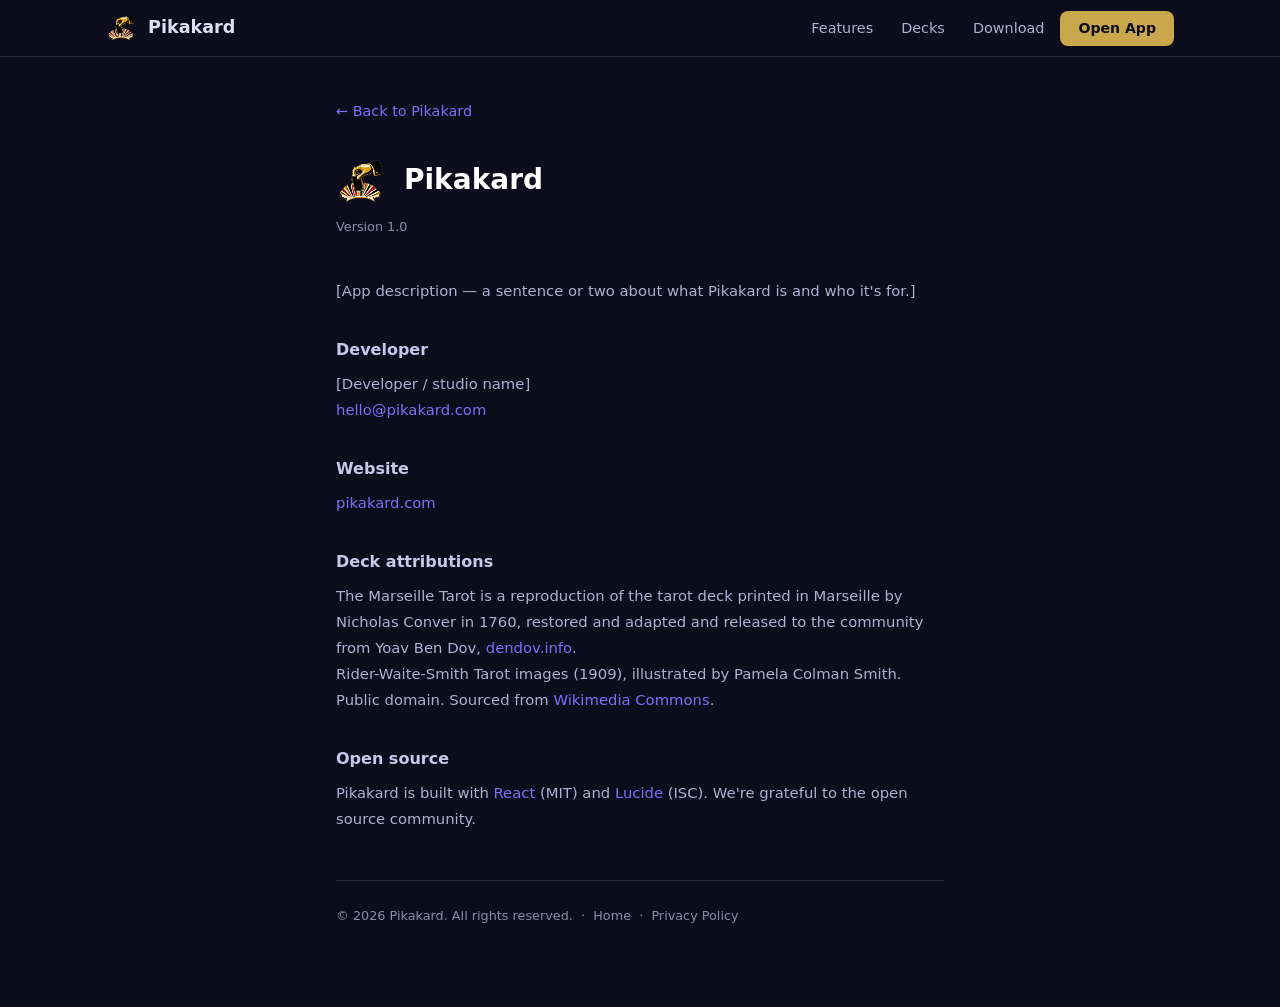
==== about.html @ 8314a905 "Initial landing page for pikakard.com Static HTML/CSS/JS site with hero, features, decks, and downlo" ====
<!DOCTYPE html>
<html lang="en">
<head>
  <meta charset="UTF-8" />
  <meta name="viewport" content="width=device-width, initial-scale=1.0" />
  <title>About — Pikakard</title>
  <meta name="theme-color" content="#0d0c1d" />
  <link rel="icon"             href="icons/pika-symbol.png" type="image/png" />
  <link rel="apple-touch-icon" href="icons/pika-logo-primary.png" />
  <link rel="stylesheet" href="styles.css" />
</head>
<body>

  <div class="nav-wrap">
    <nav class="nav" aria-label="Primary">
      <a href="/" class="nav-logo">
        <img src="icons/pika-logo-primary.png" alt="" class="nav-logo-icon" />
        Pikakard
      </a>
      <div class="spacer"></div>
      <button class="burger" id="burger" aria-expanded="false" aria-controls="menu" aria-label="Open menu">☰</button>
      <div class="menu" id="menu">
        <a href="/#features">Features</a>
        <a href="/#decks">Decks</a>
        <a href="/#download">Download</a>
        <a href="https://app.pikakard.com" class="btn cta" target="_blank" rel="noopener">Open App</a>
      </div>
    </nav>
  </div>

  <div class="prose-page">
    <a class="back-link" href="/">← Back to Pikakard</a>

    <div class="logo-row">
      <img src="icons/pika-logo-primary.png" alt="Pikakard logo" />
      <h1>Pikakard</h1>
    </div>
    <p class="meta">Version 1.0</p>

    <p>[App description — a sentence or two about what Pikakard is and who it's for.]</p>

    <h2>Developer</h2>
    <p>[Developer / studio name]<br />
    <a href="mailto:hello@pikakard.com">hello@pikakard.com</a></p>

    <h2>Website</h2>
    <p><a href="https://pikakard.com">pikakard.com</a></p>

    <h2>Deck attributions</h2>
    <p>The Marseille Tarot is a reproduction of the tarot deck printed in Marseille by Nicholas Conver in 1760, restored and adapted and released to the community from Yoav Ben Dov, <a href="http://www.dendov.info" target="_blank" rel="noopener">dendov.info</a>.</p>
    <p>Rider-Waite-Smith Tarot images (1909), illustrated by Pamela Colman Smith. Public domain. Sourced from <a href="https://commons.wikimedia.org" target="_blank" rel="noopener">Wikimedia Commons</a>.</p>

    <h2>Open source</h2>
    <p>Pikakard is built with <a href="https://react.dev" target="_blank" rel="noopener">React</a> (MIT) and <a href="https://lucide.dev" target="_blank" rel="noopener">Lucide</a> (ISC). We're grateful to the open source community.</p>

    <div class="page-footer">
      &copy; <span id="year"></span> Pikakard. All rights reserved. &nbsp;·&nbsp;
      <a href="/">Home</a> &nbsp;·&nbsp;
      <a href="privacy.html">Privacy Policy</a>
    </div>
  </div>

  <script src="scripts.js"></script>
</body>
</html>
---- styles.css ----
/* ── Reset ─────────────────────────────────────────────────────────────── */
*, *::before, *::after { box-sizing: border-box; margin: 0; padding: 0; }
html { scroll-behavior: smooth; }

/* ── Design tokens ─────────────────────────────────────────────────────── */
:root {
  --bg:      #0d0c1d;
  --ink:     #e0dff5;
  --muted:   #8b8aaa;
  --subtle:  #b0afd0;
  --brand:   #c9a84c;   /* gold */
  --brand-2: #7c6ff7;   /* purple */
  --card:    #14122a;
  --border:  #2a2940;
  --maxw:    1100px;
  --radius:  14px;
  --shadow:  0 8px 28px rgba(0,0,0,.45);
  --t:       .18s ease;
}

/* ── Base ──────────────────────────────────────────────────────────────── */
body {
  font-family: system-ui, -apple-system, 'Segoe UI', Roboto, sans-serif;
  background: var(--bg);
  color: var(--ink);
  line-height: 1.7;
}

a { color: var(--brand-2); text-decoration: none; }
a:hover { color: #a39af9; }

img { display: block; max-width: 100%; }

/* ── Nav ───────────────────────────────────────────────────────────────── */
.nav-wrap {
  position: sticky;
  top: 0;
  z-index: 50;
  background: var(--bg);
  border-bottom: 1px solid var(--border);
}

.nav {
  max-width: var(--maxw);
  margin: 0 auto;
  display: flex;
  align-items: center;
  gap: 6px;
  padding: 10px 16px;
}

.nav-logo {
  display: flex;
  align-items: center;
  gap: 10px;
  color: var(--ink);
  font-weight: 800;
  font-size: 1.1rem;
  text-decoration: none;
  flex-shrink: 0;
}

.nav-logo:hover { color: var(--brand); }

.nav-logo-icon {
  width: 32px;
  height: 32px;
  border-radius: 8px;
  object-fit: contain;
}

.spacer { flex: 1; }

.menu {
  display: flex;
  align-items: center;
  gap: 4px;
}

.menu a {
  color: var(--subtle);
  padding: 6px 12px;
  border-radius: 8px;
  font-size: .9rem;
  transition: background var(--t), color var(--t);
}

.menu a:hover { background: var(--card); color: var(--ink); }

.burger {
  display: none;
  background: none;
  border: none;
  color: var(--ink);
  font-size: 1.4rem;
  cursor: pointer;
  padding: 4px 8px;
  line-height: 1;
}

/* ── Buttons ───────────────────────────────────────────────────────────── */
.btn {
  display: inline-block;
  border: none;
  border-radius: 10px;
  padding: 14px 28px;
  font-weight: 700;
  font-size: 1rem;
  cursor: pointer;
  text-decoration: none;
  transition: opacity var(--t), transform var(--t);
  line-height: 1.2;
}

.btn:hover { opacity: .88; transform: translateY(-1px); }

.btn.primary { background: var(--brand); color: #0d0c1d; }
.btn.ghost   { background: transparent; color: var(--brand); border: 2px solid var(--brand); }

.btn.cta {
  background: var(--brand);
  color: #0d0c1d;
  padding: 9px 18px;
  font-size: .88rem;
  border-radius: 8px;
  white-space: nowrap;
}

/* ── Sections ──────────────────────────────────────────────────────────── */
section { scroll-margin-top: 64px; padding: 88px 16px; }

.section-inner {
  max-width: var(--maxw);
  margin: 0 auto;
  width: 100%;
}

.section-heading { text-align: center; margin-bottom: 48px; }

.section-heading h2 {
  font-size: clamp(24px, 3.5vw, 36px);
  color: #fff;
  font-weight: 800;
}

.section-heading h2::after {
  content: '';
  display: block;
  width: 48px;
  height: 3px;
  background: var(--brand);
  margin: 10px auto 0;
  border-radius: 2px;
}

.section-heading p {
  color: var(--subtle);
  margin-top: 12px;
  font-size: clamp(15px, 1.5vw, 18px);
}

/* ── Hero ──────────────────────────────────────────────────────────────── */
#hero {
  min-height: 100vh;
  min-height: 100dvh;
  display: flex;
  flex-direction: column;
  align-items: center;
  justify-content: center;
  text-align: center;
  padding: 80px 16px;
}

.hero-logo {
  width: clamp(80px, 15vw, 120px);
  margin-bottom: 24px;
  border-radius: 20px;
}

#hero h1 {
  font-size: clamp(42px, 7vw, 74px);
  font-weight: 900;
  color: var(--brand);
  line-height: 1.05;
}

.tagline {
  font-size: clamp(16px, 2vw, 21px);
  color: var(--subtle);
  max-width: 520px;
  margin: 16px auto 36px;
}

.cta-row {
  display: flex;
  gap: 14px;
  flex-wrap: wrap;
  justify-content: center;
}

/* ── Features ──────────────────────────────────────────────────────────── */
#features { background: var(--card); }

.features-grid {
  display: grid;
  grid-template-columns: repeat(auto-fit, minmax(230px, 1fr));
  gap: 20px;
}

.feature-card {
  background: var(--bg);
  border: 1px solid var(--border);
  border-radius: var(--radius);
  padding: 28px 24px;
  box-shadow: var(--shadow);
}

.feature-icon {
  font-size: 2.2rem;
  display: block;
  margin-bottom: 14px;
}

.feature-card h3 {
  color: var(--brand);
  font-size: 1.05rem;
  font-weight: 700;
  margin-bottom: 8px;
}

.feature-card p {
  color: var(--subtle);
  font-size: .9rem;
  line-height: 1.65;
}

/* ── Decks ─────────────────────────────────────────────────────────────── */
.decks-grid {
  display: grid;
  grid-template-columns: repeat(auto-fit, minmax(260px, 1fr));
  gap: 20px;
}

.deck-card {
  background: var(--card);
  border: 1px solid var(--border);
  border-top: 4px solid var(--brand);
  border-radius: var(--radius);
  padding: 26px 24px;
  box-shadow: var(--shadow);
}

.deck-card:nth-child(3) { border-top-color: var(--brand-2); }

.deck-card h3 {
  color: #fff;
  font-size: 1.05rem;
  font-weight: 700;
  margin-bottom: 8px;
}

.deck-card p {
  color: var(--subtle);
  font-size: .9rem;
  line-height: 1.65;
}

/* ── Download ──────────────────────────────────────────────────────────── */
#download { background: var(--card); text-align: center; }

.badge-row {
  display: flex;
  gap: 16px;
  flex-wrap: wrap;
  justify-content: center;
  margin: 36px 0 28px;
}

.store-badge {
  display: flex;
  align-items: center;
  gap: 12px;
  background: var(--bg);
  border: 1px solid var(--border);
  border-radius: 12px;
  padding: 14px 24px;
  color: var(--ink);
  text-decoration: none;
  font-size: .9rem;
  font-weight: 600;
  transition: border-color var(--t), opacity var(--t);
}

.store-badge:hover { color: var(--ink); }

.store-badge.placeholder {
  opacity: .45;
  cursor: not-allowed;
  pointer-events: none;
}

.store-badge-icon { font-size: 1.6rem; line-height: 1; }

.store-badge-text { text-align: left; line-height: 1.3; }
.store-badge-text small { display: block; font-size: .72rem; font-weight: 400; color: var(--muted); }

.or-divider {
  text-align: center;
  color: var(--muted);
  margin: 4px 0 20px;
  font-size: .9rem;
}

.or-divider::before,
.or-divider::after {
  content: '';
  display: inline-block;
  width: 40px;
  height: 1px;
  background: var(--border);
  vertical-align: middle;
  margin: 0 10px;
}

/* ── Footer ────────────────────────────────────────────────────────────── */
.site-footer {
  max-width: var(--maxw);
  margin: 0 auto;
  padding: 32px 16px 48px;
  border-top: 1px solid var(--border);
  display: flex;
  flex-direction: column;
  align-items: center;
  gap: 14px;
  text-align: center;
  color: var(--muted);
  font-size: .85rem;
}

.footer-logo {
  width: 44px;
  height: 44px;
  border-radius: 10px;
  object-fit: contain;
}

.footer-links {
  display: flex;
  gap: 20px;
  flex-wrap: wrap;
  justify-content: center;
}

.footer-links a { color: var(--muted); }
.footer-links a:hover { color: var(--ink); }

/* ── Prose pages (privacy, about) ──────────────────────────────────────── */
.prose-page {
  max-width: 640px;
  margin: 0 auto;
  padding: 40px 16px 80px;
}

.back-link {
  display: inline-block;
  color: var(--muted);
  font-size: .9rem;
  margin-bottom: 2rem;
  transition: color var(--t);
}
.back-link:hover { color: var(--ink); }

.prose-page h1 {
  font-size: 1.75rem;
  font-weight: 700;
  color: #fff;
  margin-bottom: 4px;
}

.prose-page .meta {
  font-size: .8rem;
  color: var(--muted);
  margin-bottom: 2.5rem;
}

.prose-page > p {
  font-size: .925rem;
  color: var(--subtle);
  line-height: 1.75;
}

.prose-page h2 {
  font-size: 1rem;
  font-weight: 600;
  color: #c8c7e8;
  margin: 2rem 0 .5rem;
}

.prose-page p,
.prose-page li {
  font-size: .925rem;
  color: var(--subtle);
  line-height: 1.75;
}

.prose-page ul { padding-left: 1.25rem; }
.prose-page li { margin-bottom: .25rem; }

.prose-page a { color: var(--brand-2); }
.prose-page a:hover { color: #a39af9; }

.prose-page .logo-row {
  display: flex;
  align-items: center;
  gap: 1rem;
  margin-bottom: .5rem;
}

.prose-page .logo-row img {
  width: 52px;
  height: 52px;
  border-radius: 12px;
}

.page-footer {
  margin-top: 3rem;
  font-size: .8rem;
  color: var(--muted);
  border-top: 1px solid var(--border);
  padding-top: 1.5rem;
}

.page-footer a { color: var(--muted); }
.page-footer a:hover { color: var(--ink); }

/* ── Mobile nav ────────────────────────────────────────────────────────── */
@media (max-width: 720px) {
  .burger { display: block; }

  .menu {
    display: none;
    position: absolute;
    top: 100%;
    left: 0;
    right: 0;
    flex-direction: column;
    align-items: stretch;
    background: var(--bg);
    border-bottom: 1px solid var(--border);
    padding: 8px 16px 16px;
    gap: 4px;
  }

  .menu.open { display: flex; }

  .menu a {
    padding: 10px 14px;
    font-size: 1rem;
  }

  .menu .btn.cta {
    text-align: center;
    padding: 12px 18px;
    margin-top: 4px;
    font-size: .95rem;
  }

  .nav-wrap { position: relative; }
}
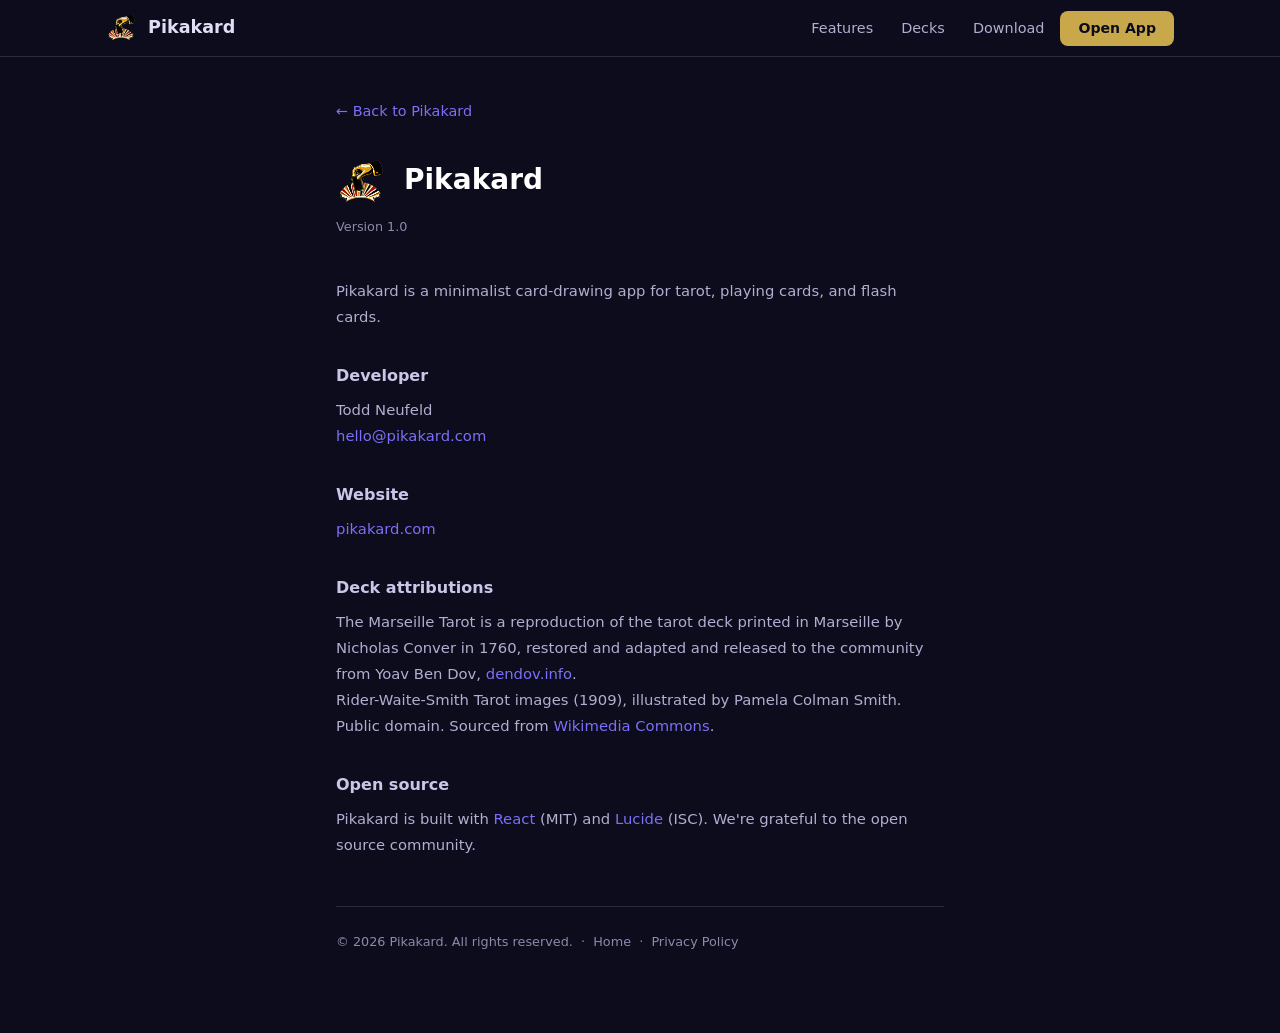
==== commit b35de431: "Fill out About page with app description and developer info Co-Authored-By: Claude Sonnet 4.6 <norep" ====
--- a/about.html
+++ b/about.html
@@ -37,10 +37,10 @@
     </div>
     <p class="meta">Version 1.0</p>
 
-    <p>[App description — a sentence or two about what Pikakard is and who it's for.]</p>
+    <p>Pikakard is a minimalist card-drawing app for tarot, playing cards, and flash cards.</p>
 
     <h2>Developer</h2>
-    <p>[Developer / studio name]<br />
+    <p>Todd Neufeld<br />
     <a href="mailto:hello@pikakard.com">hello@pikakard.com</a></p>
 
     <h2>Website</h2>
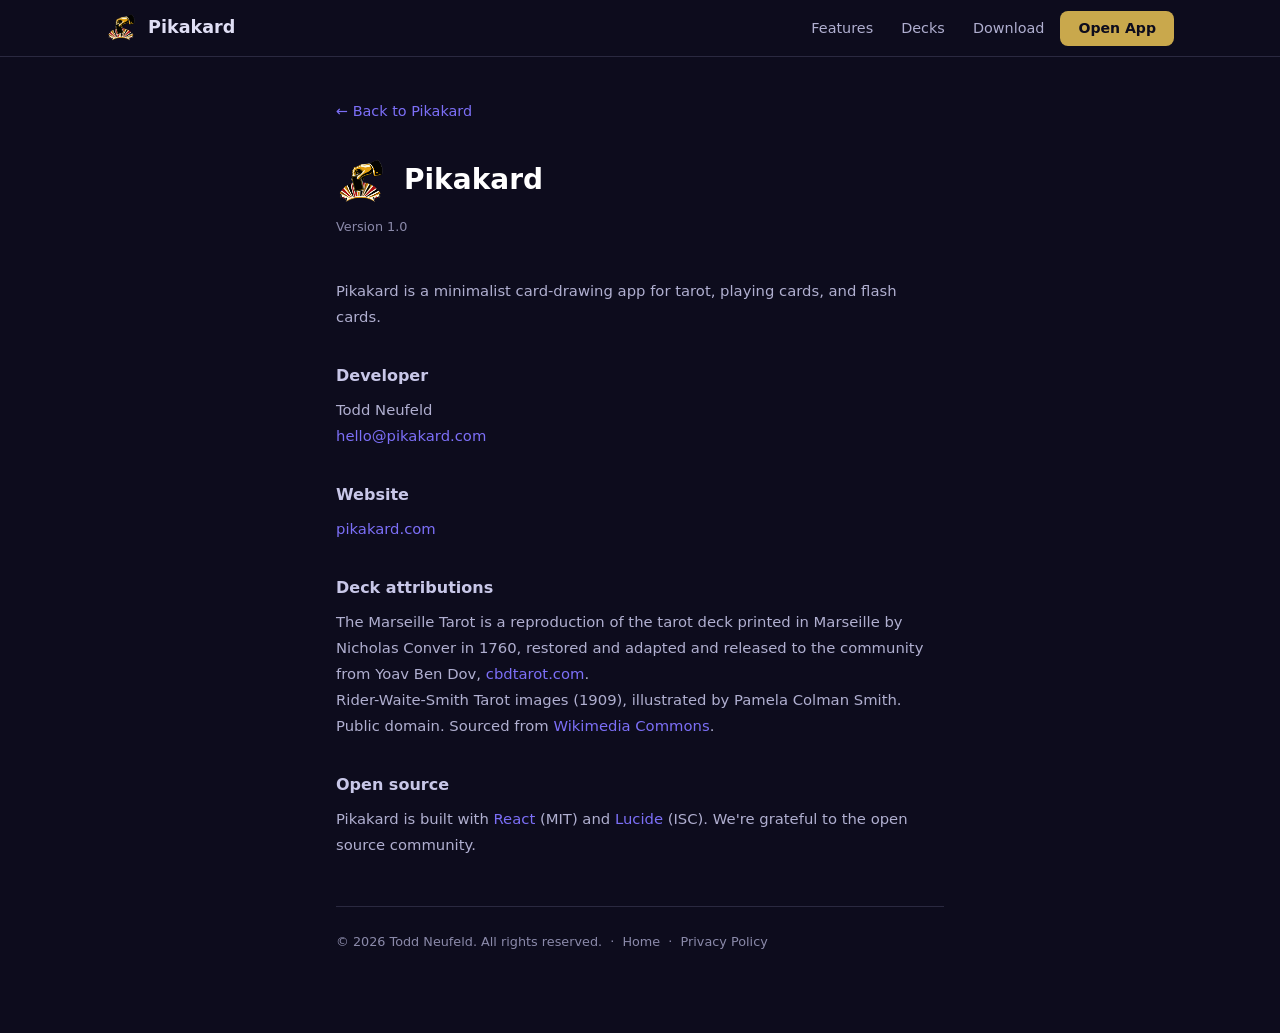
==== commit 73384d77: "Fix copyright holder and Yoav Ben Dov URL Copyright updated to Todd Neufeld throughout. dendov.info " ====
--- a/about.html
+++ b/about.html
@@ -47,14 +47,14 @@
     <p><a href="https://pikakard.com">pikakard.com</a></p>
 
     <h2>Deck attributions</h2>
-    <p>The Marseille Tarot is a reproduction of the tarot deck printed in Marseille by Nicholas Conver in 1760, restored and adapted and released to the community from Yoav Ben Dov, <a href="http://www.dendov.info" target="_blank" rel="noopener">dendov.info</a>.</p>
+    <p>The Marseille Tarot is a reproduction of the tarot deck printed in Marseille by Nicholas Conver in 1760, restored and adapted and released to the community from Yoav Ben Dov, <a href="https://cbdtarot.com/the-cards/" target="_blank" rel="noopener">cbdtarot.com</a>.</p>
     <p>Rider-Waite-Smith Tarot images (1909), illustrated by Pamela Colman Smith. Public domain. Sourced from <a href="https://commons.wikimedia.org" target="_blank" rel="noopener">Wikimedia Commons</a>.</p>
 
     <h2>Open source</h2>
     <p>Pikakard is built with <a href="https://react.dev" target="_blank" rel="noopener">React</a> (MIT) and <a href="https://lucide.dev" target="_blank" rel="noopener">Lucide</a> (ISC). We're grateful to the open source community.</p>
 
     <div class="page-footer">
-      &copy; <span id="year"></span> Pikakard. All rights reserved. &nbsp;·&nbsp;
+      &copy; <span id="year"></span> Todd Neufeld. All rights reserved. &nbsp;·&nbsp;
       <a href="/">Home</a> &nbsp;·&nbsp;
       <a href="privacy.html">Privacy Policy</a>
     </div>
--- a/styles.css
+++ b/styles.css
@@ -198,6 +198,56 @@
   justify-content: center;
 }
 
+/* ── Hero screenshots ──────────────────────────────────────────────────── */
+.hero-screenshots {
+  display: flex;
+  justify-content: center;
+  align-items: flex-end;
+  gap: 16px;
+  margin-top: 56px;
+  padding: 0 16px 8px;
+}
+
+.hero-shot {
+  border-radius: 28px;
+  box-shadow: 0 28px 72px rgba(0, 0, 0, 0.6);
+  height: auto;
+  display: block;
+  transition: transform 0.3s ease, box-shadow 0.3s ease;
+}
+
+.hero-shot--center {
+  width: clamp(200px, 30vw, 280px);
+  position: relative;
+  z-index: 2;
+}
+
+.hero-shot--left {
+  width: clamp(160px, 24vw, 225px);
+  transform: rotate(-5deg) translateY(24px);
+  opacity: 0.88;
+  z-index: 1;
+}
+
+.hero-shot--right {
+  width: clamp(160px, 24vw, 225px);
+  transform: rotate(5deg) translateY(24px);
+  opacity: 0.88;
+  z-index: 1;
+}
+
+.hero-screenshots:hover .hero-shot--left  { transform: rotate(-5deg) translateY(16px); opacity: 1; }
+.hero-screenshots:hover .hero-shot--right { transform: rotate(5deg) translateY(16px); opacity: 1; }
+
+@media (max-width: 540px) {
+  .hero-shot--left,
+  .hero-shot--right { display: none; }
+
+  .hero-shot--center {
+    width: clamp(220px, 72vw, 300px);
+  }
+}
+
 /* ── Features ──────────────────────────────────────────────────────────── */
 #features { background: var(--card); }
 
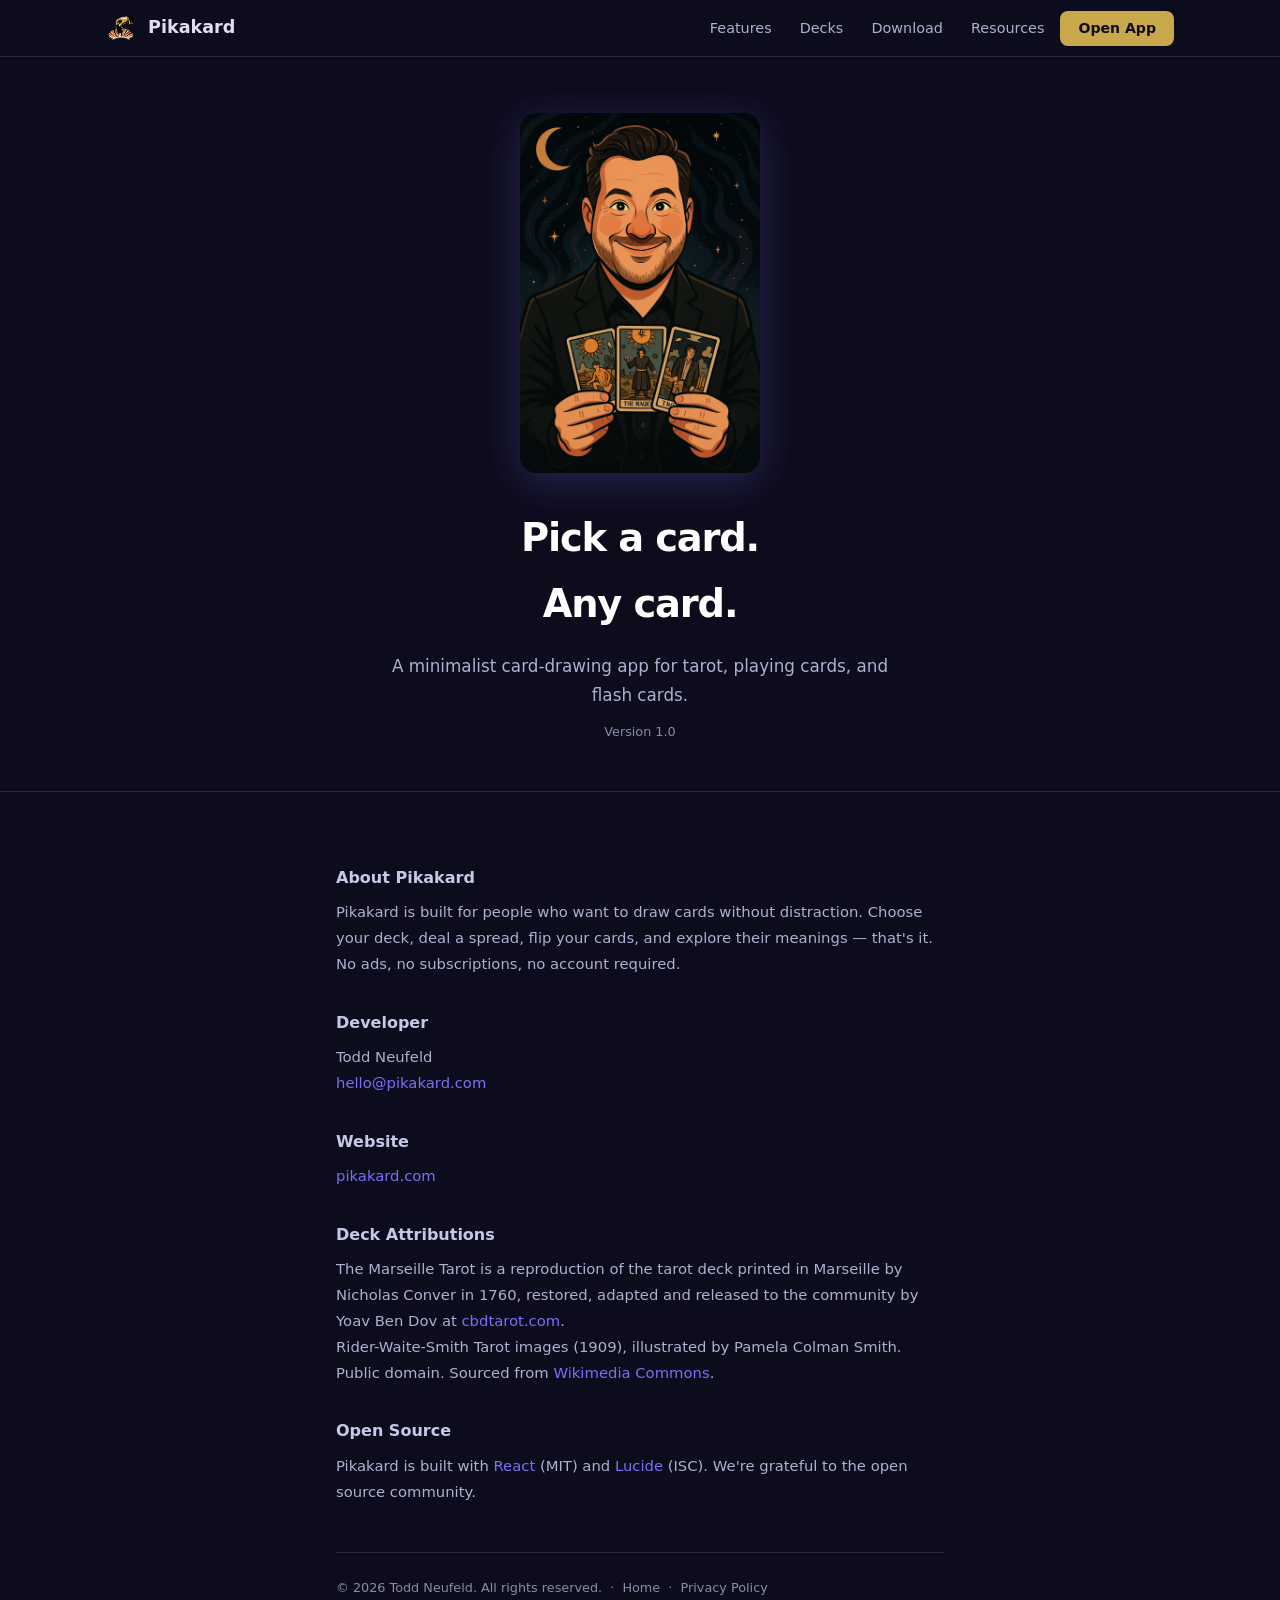
==== commit 7b95a091: "Update About page with hero, caricature image, and Resources nav link Co-Authored-By: Claude Sonnet " ====
--- a/about.html
+++ b/about.html
@@ -8,6 +8,43 @@
   <link rel="icon"             href="icons/pika-symbol.png" type="image/png" />
   <link rel="apple-touch-icon" href="icons/pika-logo-primary.png" />
   <link rel="stylesheet" href="styles.css" />
+  <style>
+    .about-hero {
+      text-align: center;
+      padding: 3.5rem 1.5rem 3rem;
+      border-bottom: 1px solid #2a2940;
+    }
+    .about-hero img.caricature {
+      width: 200px;
+      height: auto;
+      border-radius: 16px;
+      box-shadow: 0 8px 40px rgba(124,111,247,0.25);
+      margin-bottom: 2rem;
+      display: block;
+      margin-left: auto;
+      margin-right: auto;
+    }
+    .about-hero h1 {
+      font-size: 2rem;
+      font-weight: 800;
+      color: #fff;
+      letter-spacing: -0.03em;
+      margin-bottom: 0.5rem;
+    }
+    .about-hero .tagline {
+      font-size: 1.05rem;
+      color: #b0afd0;
+      margin-bottom: 0.75rem;
+    }
+    .about-hero .version {
+      font-size: 0.8rem;
+      color: #8b8aaa;
+    }
+    @media (min-width: 600px) {
+      .about-hero img.caricature { width: 240px; }
+      .about-hero h1 { font-size: 2.4rem; }
+    }
+  </style>
 </head>
 <body>
 
@@ -23,21 +60,27 @@
         <a href="/#features">Features</a>
         <a href="/#decks">Decks</a>
         <a href="/#download">Download</a>
+        <a href="https://app.pikakard.com/resources.html" target="_blank" rel="noopener">Resources</a>
         <a href="https://app.pikakard.com" class="btn cta" target="_blank" rel="noopener">Open App</a>
       </div>
     </nav>
   </div>
 
+  <div class="about-hero">
+    <img
+      class="caricature"
+      src="images/todd-caricature-tarot_3cardspread.jpg"
+      alt="Todd holding three tarot cards"
+    />
+    <h1>Pick a card.<br>Any card.</h1>
+    <p class="tagline">A minimalist card-drawing app for tarot, playing cards, and flash cards.</p>
+    <p class="version">Version 1.0</p>
+  </div>
+
   <div class="prose-page">
-    <a class="back-link" href="/">← Back to Pikakard</a>
 
-    <div class="logo-row">
-      <img src="icons/pika-logo-primary.png" alt="Pikakard logo" />
-      <h1>Pikakard</h1>
-    </div>
-    <p class="meta">Version 1.0</p>
-
-    <p>Pikakard is a minimalist card-drawing app for tarot, playing cards, and flash cards.</p>
+    <h2>About Pikakard</h2>
+    <p>Pikakard is built for people who want to draw cards without distraction. Choose your deck, deal a spread, flip your cards, and explore their meanings — that's it. No ads, no subscriptions, no account required.</p>
 
     <h2>Developer</h2>
     <p>Todd Neufeld<br />
@@ -46,11 +89,11 @@
     <h2>Website</h2>
     <p><a href="https://pikakard.com">pikakard.com</a></p>
 
-    <h2>Deck attributions</h2>
-    <p>The Marseille Tarot is a reproduction of the tarot deck printed in Marseille by Nicholas Conver in 1760, restored and adapted and released to the community from Yoav Ben Dov, <a href="https://cbdtarot.com/the-cards/" target="_blank" rel="noopener">cbdtarot.com</a>.</p>
+    <h2>Deck Attributions</h2>
+    <p>The Marseille Tarot is a reproduction of the tarot deck printed in Marseille by Nicholas Conver in 1760, restored, adapted and released to the community by Yoav Ben Dov at <a href="https://cbdtarot.com/the-cards/" target="_blank" rel="noopener">cbdtarot.com</a>.</p>
     <p>Rider-Waite-Smith Tarot images (1909), illustrated by Pamela Colman Smith. Public domain. Sourced from <a href="https://commons.wikimedia.org" target="_blank" rel="noopener">Wikimedia Commons</a>.</p>
 
-    <h2>Open source</h2>
+    <h2>Open Source</h2>
     <p>Pikakard is built with <a href="https://react.dev" target="_blank" rel="noopener">React</a> (MIT) and <a href="https://lucide.dev" target="_blank" rel="noopener">Lucide</a> (ISC). We're grateful to the open source community.</p>
 
     <div class="page-footer">
--- a/styles.css
+++ b/styles.css
@@ -302,6 +302,14 @@
 
 .deck-card:nth-child(3) { border-top-color: var(--brand-2); }
 
+.deck-thumb {
+  width: 64px;
+  height: auto;
+  border-radius: 6px;
+  margin-bottom: 14px;
+  box-shadow: 0 4px 12px rgba(0,0,0,0.4);
+}
+
 .deck-card h3 {
   color: #fff;
   font-size: 1.05rem;
@@ -313,6 +321,27 @@
   color: var(--subtle);
   font-size: .9rem;
   line-height: 1.65;
+}
+
+/* Coming-soon deck card */
+.deck-card--soon {
+  opacity: 0.55;
+  border-top-color: var(--muted);
+  position: relative;
+}
+
+.coming-soon-badge {
+  display: inline-block;
+  font-size: 0.68rem;
+  font-weight: 700;
+  text-transform: uppercase;
+  letter-spacing: 0.06em;
+  color: var(--muted);
+  background: var(--bg);
+  border: 1px solid var(--border);
+  border-radius: 20px;
+  padding: 2px 10px;
+  margin-bottom: 10px;
 }
 
 /* ── Download ──────────────────────────────────────────────────────────── */
@@ -370,6 +399,32 @@
   background: var(--border);
   vertical-align: middle;
   margin: 0 10px;
+}
+
+/* ── Support ───────────────────────────────────────────────────────────── */
+#support { background: var(--card); }
+
+.support-email {
+  text-align: center;
+  color: var(--subtle);
+  font-size: 0.95rem;
+  margin-bottom: 36px;
+}
+
+.support-email a {
+  color: var(--brand-2);
+  font-weight: 600;
+}
+
+.contact-form-wrap {
+  position: relative;
+  height: 320px;
+  max-width: 640px;
+  margin: 0 auto;
+  border-radius: var(--radius);
+  overflow: hidden;
+  border: 1px solid var(--border);
+  background: var(--bg);
 }
 
 /* ── Footer ────────────────────────────────────────────────────────────── */
